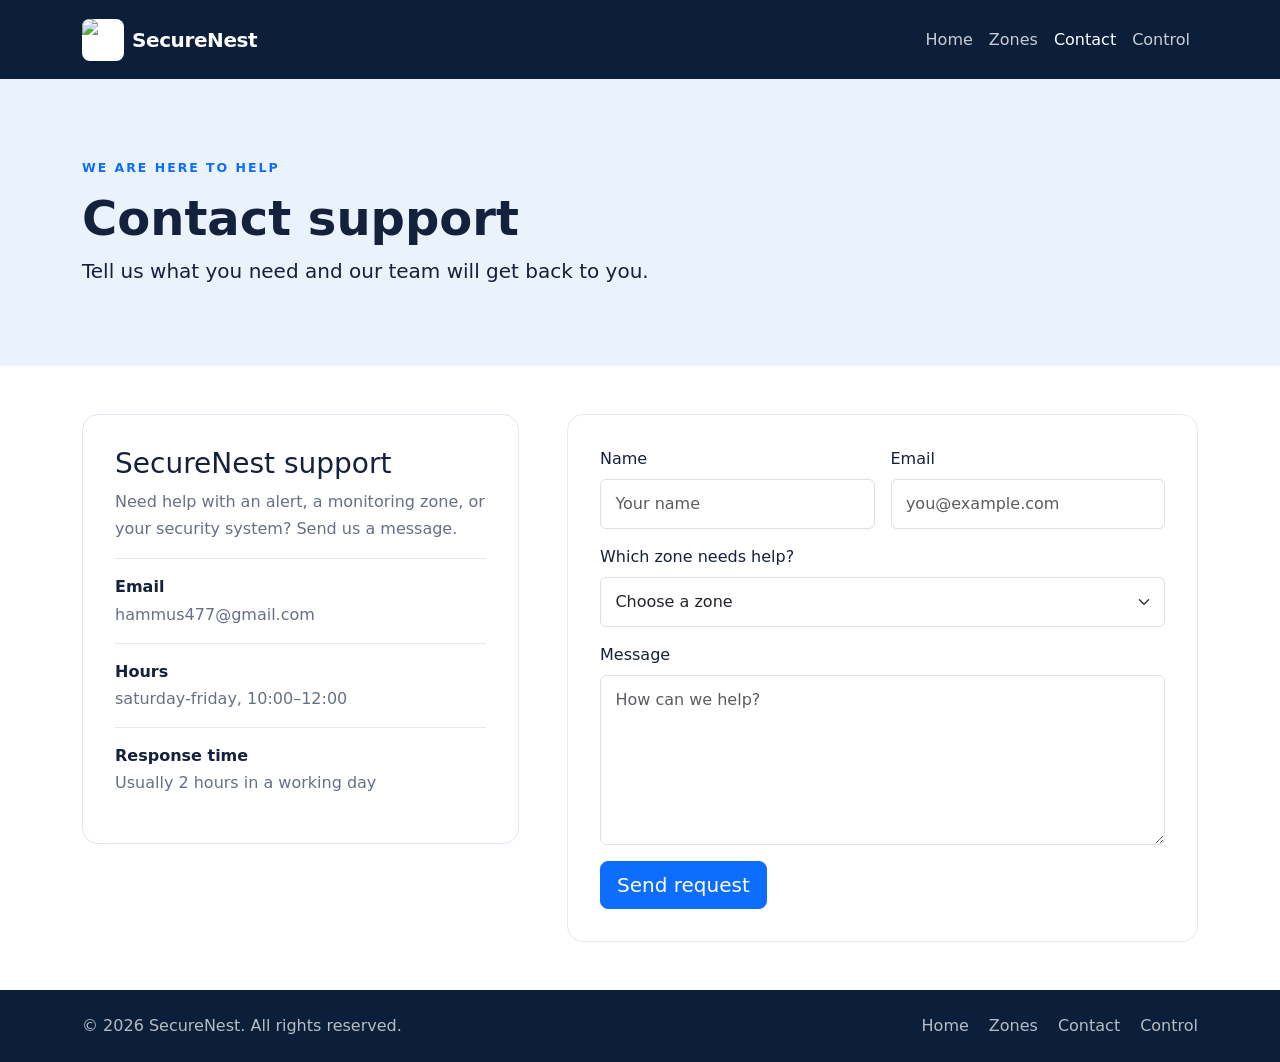
==== contact.html @ 2c8012f2 "Prepare website for GitHub Pages" ====
<!doctype html>
<html lang="en">
<head>
    <meta charset="UTF-8">
    <meta name="viewport" content="width=device-width, initial-scale=1">
    <title>SecureNest | Contact Support</title>
    <link href="https://cdn.jsdelivr.net/npm/bootstrap@5.3.8/dist/css/bootstrap.min.css" rel="stylesheet">
    <link rel="stylesheet" href="style.css">
</head>
<body>
    <nav class="navbar navbar-expand-lg navbar-dark site-navbar">
        <div class="container">
            <a class="navbar-brand d-flex align-items-center gap-2" href="index.html">
                <img src="images/logo.png" alt="SecureNest logo" class="brand-logo">
                <span>SecureNest</span>
            </a>
            <button class="navbar-toggler" type="button" data-bs-toggle="collapse" data-bs-target="#mainNav" aria-controls="mainNav" aria-expanded="false" aria-label="Open navigation">
                <span class="navbar-toggler-icon"></span>
            </button>
            <div class="collapse navbar-collapse" id="mainNav">
                <ul class="navbar-nav ms-auto">
                    <li class="nav-item"><a class="nav-link" href="index.html">Home</a></li>
                    <li class="nav-item"><a class="nav-link" href="zones.html">Zones</a></li>
                    <li class="nav-item"><a class="nav-link active" href="contact.html">Contact</a></li>
                    <li class="nav-item"><a class="nav-link" href="Control.html">Control</a></li>
                </ul>
            </div>
        </div>
    </nav>

    <main>
        <section class="page-heading">
            <div class="container">
                <p class="eyebrow text-primary">WE ARE HERE TO HELP</p>
                <h1 class="display-5 fw-bold">Contact support</h1>
                <p class="lead mb-0">Tell us what you need and our team will get back to you.</p>
            </div>
        </section>

        <section class="py-5 bg-white">
            <div class="container">
                <div class="row g-5 align-items-start">
                    <div class="col-lg-5">
                        <div class="support-panel">
                            <h2 class="h3">SecureNest support</h2>
                            <p>Need help with an alert, a monitoring zone, or your security system? Send us a message.</p>
                            <div class="support-detail"><strong>Email</strong><span>hammus477@gmail.com</span></div>
                            <div class="support-detail"><strong>Hours</strong><span>saturday-friday, 10:00–12:00</span></div>
                            <div class="support-detail"><strong>Response time</strong><span>Usually 2 hours in a working day</span></div>
                        </div>
                    </div>
                    <div class="col-lg-7">
                        <form class="support-form" action="#" method="post">
                            <div class="row g-3">
                                <div class="col-md-6">
                                    <label for="name" class="form-label">Name</label>
                                    <input type="text" class="form-control" id="name" name="name" placeholder="Your name" required>
                                </div>
                                <div class="col-md-6">
                                    <label for="email" class="form-label">Email</label>
                                    <input type="email" class="form-control" id="email" name="email" placeholder="you@example.com" required>
                                </div>
                                <div class="col-12">
                                    <label for="zone" class="form-label">Which zone needs help?</label>
                                    <select class="form-select" id="zone" name="zone">
                                        <option selected>Choose a zone</option>
                                        <option>Living Room</option>
                                        <option>Kitchen</option>
                                        <option>Security Zone</option>
                                        <option>General support</option>
                                    </select>
                                </div>
                                <div class="col-12">
                                    <label for="message" class="form-label">Message</label>
                                    <textarea class="form-control" id="message" name="message" rows="6" placeholder="How can we help?" required></textarea>
                                </div>
                                <div class="col-12">
                                    <button type="submit" class="btn btn-primary btn-lg">Send request</button>
                                </div>
                            </div>
                        </form>
                    </div>
                </div>
            </div>
        </section>
    </main>

    <footer class="site-footer">
        <div class="container d-flex flex-column flex-md-row justify-content-between gap-3">
            <span>&copy; 2026 SecureNest. All rights reserved.</span>
            <div class="footer-links"><a href="index.html">Home</a><a href="zones.html">Zones</a><a href="contact.html">Contact</a><a href = "Control.html">Control </a> </a></div>
        </div>
    </footer>

    <script src="https://cdn.jsdelivr.net/npm/bootstrap@5.3.8/dist/js/bootstrap.bundle.min.js"></script>
</body>
</html>
---- style.css ----
:root {
    --navy: #0b1f3a;
    --blue: #1d65d6;
    --teal: #1a9aa5;
    --ink: #14213d;
    --muted: #667085;
    --surface: #f5f8fc;
}

* {
    box-sizing: border-box;
}

html {
    scroll-behavior: smooth;
}

body {
    margin: 0;
    color: var(--ink);
    background: var(--surface);
    font-family: Inter, ui-sans-serif, system-ui, -apple-system, BlinkMacSystemFont, "Segoe UI", sans-serif;
}

.site-navbar {
    background: var(--navy);
    padding: 0.85rem 0;
}

.navbar-brand {
    font-weight: 700;
    letter-spacing: -0.02em;
}

.brand-logo {
    width: 42px;
    height: 42px;
    object-fit: contain;
    border-radius: 8px;
    background: #fff;
}

.navbar .nav-link {
    padding-right: 1rem ;
    padding-left: 1rem ;
    color: rgba(255, 255, 255, 0.78);
}

.navbar .nav-link:hover,
.navbar .nav-link.active {
    color: #fff;
}

.hero-section {
    display: flex;
    align-items: center;
    min-height: 600px;
    color: #14213d;
    background: #f5f8fc;
}

.eyebrow {
    margin-bottom: 0.75rem;
    font-size: 0.78rem;
    font-weight: 800;
    letter-spacing: 0.16em;
}

.hero-copy {
    max-width: 650px;
    margin: 1.5rem 0 2rem;
    color: rgba(20, 33, 61, 0.75);
}

.hero-card {
    display: flex;
    flex-direction: column;
    gap: 1rem;
    max-width: 360px;
    margin-left: auto;
    padding: 2rem;
    color: var(--ink);
    background: rgba(255, 255, 255, 0.96);
    border-radius: 1.25rem;
}

.hero-card strong {
    font-size: 1.55rem;
}

.status-dot {
    width: 13px;
    height: 13px;
    border-radius: 50%;
    background: #20b26b;
    box-shadow: 0 0 0 6px rgba(32, 178, 107, 0.15);
}

.feature-card,
.support-panel,
.support-form {
    padding: 2rem;
    background: #fff;
    border: 1px solid #e5eaf1;
    border-radius: 1rem;
}

.feature-card {
    transition: transform 180ms ease, box-shadow 180ms ease;
}

.feature-card:hover {
    transform: translateY(-4px);
    box-shadow: 0 1rem 2rem rgba(11, 31, 58, 0.08);
}

.device-image {
    display: block;
    width: 100%;
    height: 180px;
    margin-bottom: 1.5rem;
    object-fit: contain;
}

.device-control {
    display: flex;
    align-items: center;
    justify-content: space-between;
    gap: 1rem;
}

.device-name {
    font-size: 1.25rem;
    font-weight: 700;
}

.device-control .form-check-input {
    float: none;
    margin: 0;
    width: 2.75rem;
    height: 1.5rem;
    cursor: pointer;
}

.feature-icon {
    display: inline-flex;
    align-items: center;
    justify-content: center;
    width: 42px;
    height: 42px;
    margin-bottom: 1.5rem;
    color: #fff;
    background: var(--teal);
    border-radius: 50%;
    font-size: 0.8rem;
    font-weight: 800;
}

.feature-card h3 {
    font-size: 1.25rem;
}

.feature-card p,
.support-panel p,
.card-text {
    color: var(--muted);
    line-height: 1.7;
}

.page-heading {
    padding: 5rem 0;
    background: #eaf2fb;
}

.zone-card {
    overflow: hidden;
    border: 0;
    border-radius: 1rem;
}

.zone-image {
    height: 220px;
    object-fit: cover;
}

.zone-card .card-body {
    padding: 1.5rem;
}

.support-panel {
    background: #fff;
    color: var(--ink);
    border: 1px solid #dfe7f2;
    border-radius: 1rem;
    box-shadow: none;
}

.support-panel p {
    color: var(--muted);
}

.support-detail {
    display: flex;
    flex-direction: column;
    gap: 0.2rem;
    padding: 1rem 0;
    border-top: 1px solid #e5eaf1;
}

.support-detail span {
    color: var(--muted);
}

.support-form .form-control,
.support-form .form-select {
    padding: 0.75rem 0.9rem;
    border-color: #d8e0ea;
}

.support-form .form-control:focus,
.support-form .form-select:focus {
    border-color: var(--blue);
    box-shadow: 0 0 0 0.25rem rgba(29, 101, 214, 0.15);
}

.site-footer {
    padding: 1.5rem 0;
    color: rgba(255, 255, 255, 0.7);
    background: var(--navy);
}

.footer-links {
    display: flex;
    gap: 1.25rem;
}

.footer-links a {
    color: rgba(255, 255, 255, 0.7);
    text-decoration: none;
}

.footer-links a:hover {
    color: #fff;
}

@media (max-width: 767.98px) {
    .hero-section {
        min-height: auto;
        padding: 5rem 0;
    }

    .hero-card {
        margin: 1rem 0 0;
    }

    .page-heading {
        padding: 3.5rem 0;
    }
}
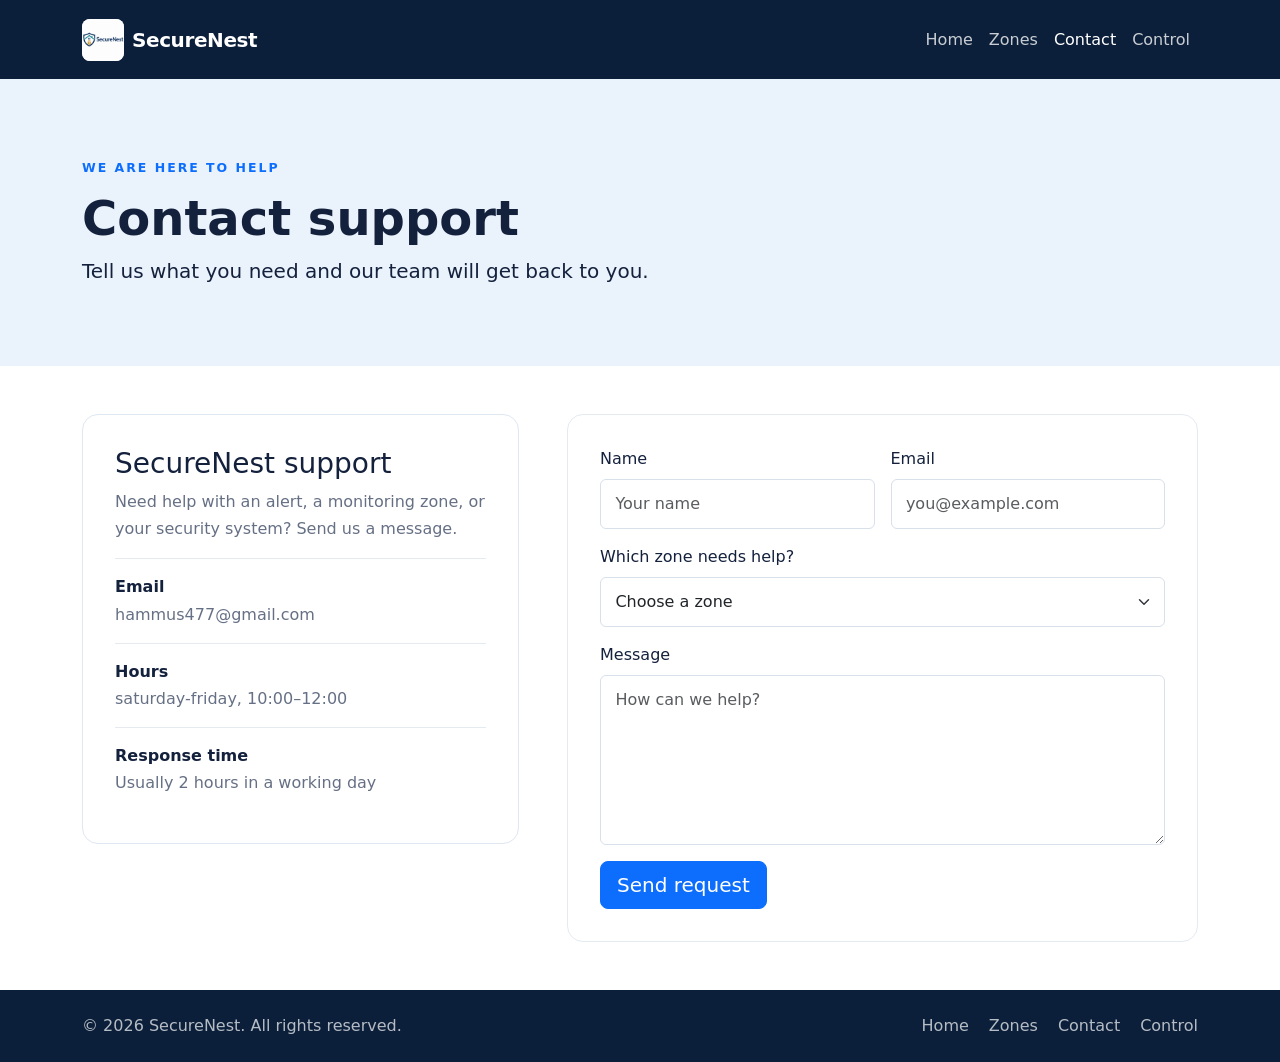
==== commit 07592e8b: "Fix website image paths" ====
--- a/contact.html
+++ b/contact.html
@@ -11,7 +11,7 @@
     <nav class="navbar navbar-expand-lg navbar-dark site-navbar">
         <div class="container">
             <a class="navbar-brand d-flex align-items-center gap-2" href="index.html">
-                <img src="images/logo.png" alt="SecureNest logo" class="brand-logo">
+                <img src="logo.png" alt="SecureNest logo" class="brand-logo">
                 <span>SecureNest</span>
             </a>
             <button class="navbar-toggler" type="button" data-bs-toggle="collapse" data-bs-target="#mainNav" aria-controls="mainNav" aria-expanded="false" aria-label="Open navigation">
